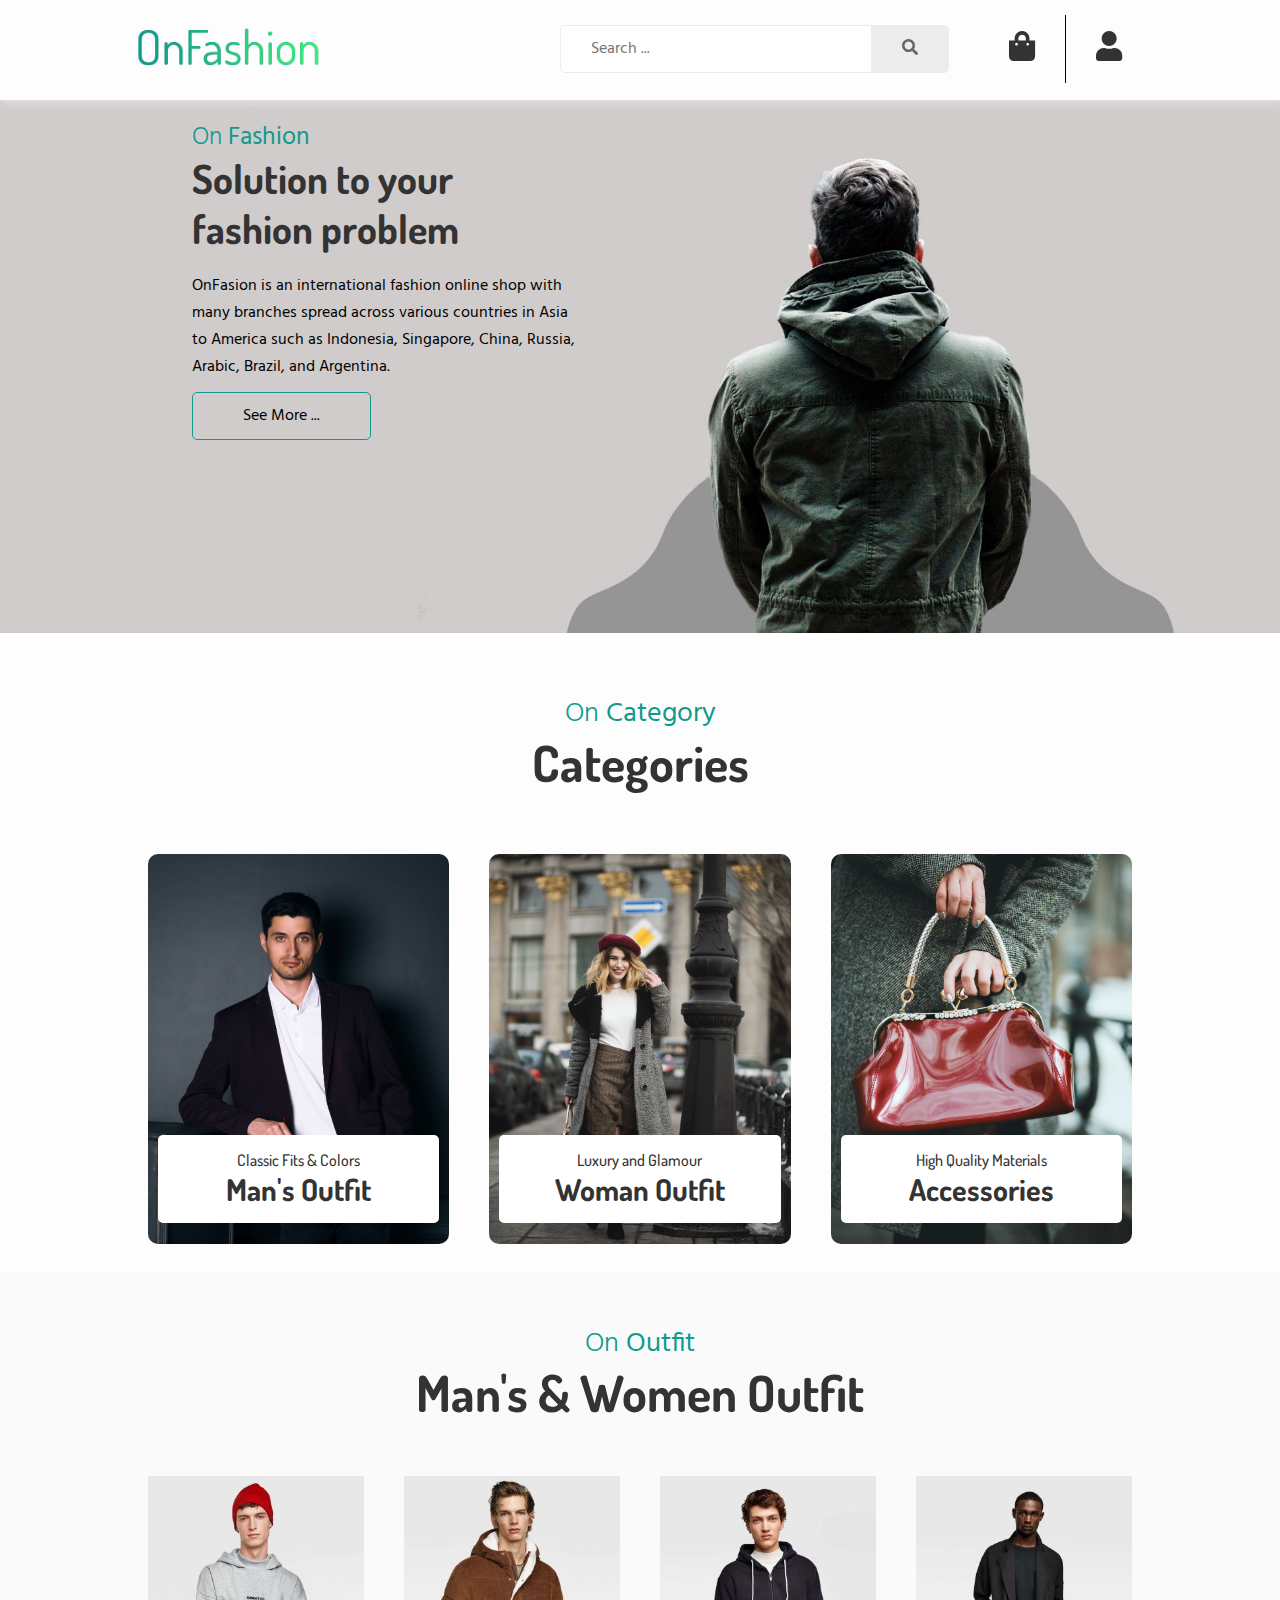
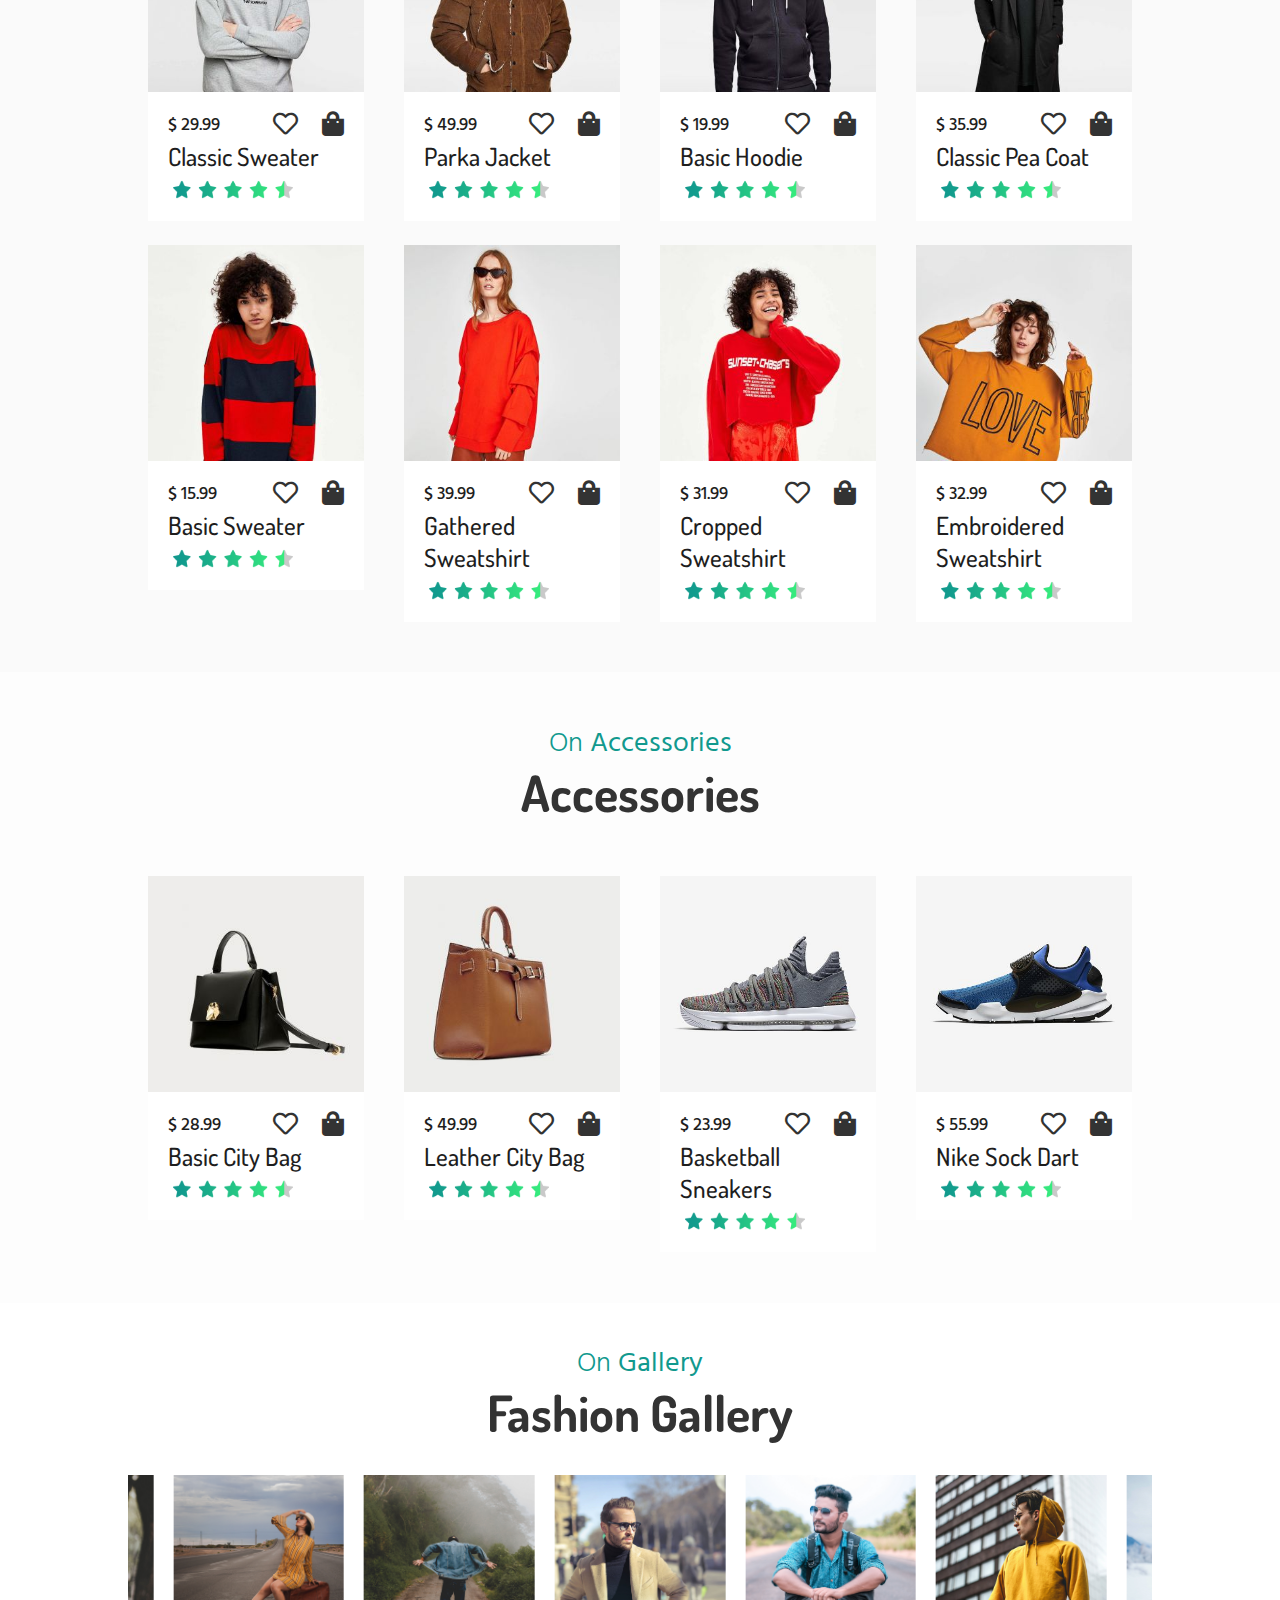
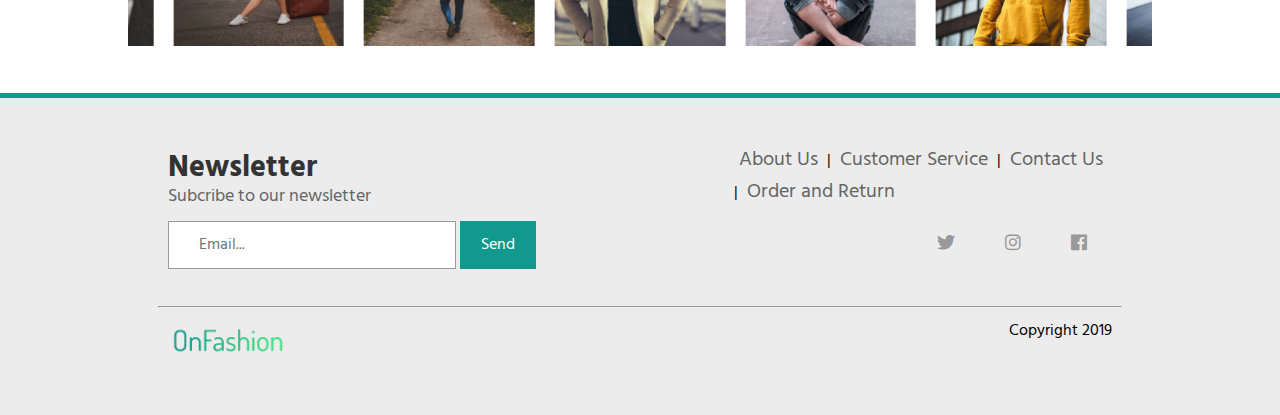
==== index.html @ 6c182f22 "First" ====
<!DOCTYPE html>
<html lang="en">
<head>
    <meta charset="UTF-8">
    <meta name="viewport" content="width=device-width, initial-scale=1.0">
    <meta http-equiv="X-UA-Compatible" content="ie=edge">
    <title>OnFashion</title>
    <link rel="preconnect" href="https://fonts.gstatic.com">
<link href="https://fonts.googleapis.com/css2?family=Dosis:wght@200;300;400;500;600;700;800&family=Hind:wght@300;400;500;600;700&display=swap" rel="stylesheet">
    <link rel="stylesheet" href="assets/css/style.css">
    <link rel="stylesheet" href="assets/css/grid.css">
    <link rel="stylesheet" href="assets/plugin web design/plugin web design/Icon/fontawesome-5.2.0/css/all.css">
    <link rel="stylesheet" href="assets/plugin web design/plugin web design/Sliders/flickity/flickity.css">
    <script src="assets/js/main.js"></script>
    <script src="assets/plugin web design/plugin web design/jquery-3.3.1/jquery-3.3.1.js"></script>
    <script src="assets/plugin web design/plugin web design/Sliders/flickity/flickity.pkgd.js"></script>
</head>
<body>
    <div class="wrapper">
        <section class="bg-header">
            <div class="wrap-center">
                <a href=""><img src="assets/plugin web design/punya adi/logo.png" alt=""></a>
                <nav>
                    <ul>
                        <li>
                            <div class="search">
                                <input type="text" placeholder="Search ...">
                                <button class="btn-search"><i class="fas fa-search"></i></button>
                            </div>
                        </li>
                        <li><a href="" class="pipe"><i class="fas fa-shopping-bag"></i></a></li>
                        <li><a href=""><i class="fas fa-user"></i></a></li>
                    </ul>
                </nav>
            </div>
        </section>
        <section class="bg-banner">
                <div class="banner">
                    <img src="assets/plugin web design/punya adi/mensoutfit.jpg" alt="">
                    <div class="text-banner">
                        <h3>On <strong>Fashion</strong></h3>
                        <h1>Solution to your fashion problem</h1>
                        <p>
                            OnFasion is an international fashion online shop with many branches spread across various countries in Asia to America such as Indonesia, Singapore, China, Russia, Arabic, Brazil, and Argentina.
                        </p>
                        <button class="btn-promo">See More ...</button>
                    </div>
                </div>
        </section>
        <section class="bg-category">
            <div class="wrap-center row">
                <div class="col-xl-12 col-lg-12 col-md-12 col-sm-12 col-xs-12">
                    <div class="judul">
                        <h3>On <strong>Category</strong></h3>
                        <h1>Categories</h1>
                    </div>
                </div>
                <div class="col-xl-4 col-lg-4 col-md-12 col-sm-12 col-xs-12">
                    <div class="kategori">
                        <img src="assets/plugin web design/punya adi/business-businessman-contemporary-532220.jpg" alt="">
                        <div class="text-kategori">
                            <h4>Classic Fits & Colors</h4>
                            <h1>Man's Outfit</h1>
                        </div>
                    </div>
                </div>
                <div class="col-xl-4 col-lg-4 col-md-12 col-sm-12 col-xs-12">
                    <div class="kategori">
                        <img src="assets/plugin web design/punya adi/adult-architecture-blond-hair-1381556.jpg" alt="">
                        <div class="text-kategori">
                            <h4>Luxury and Glamour</h4>
                            <h1>Woman Outfit</h1>
                        </div>
                    </div>
                </div>
                <div class="col-xl-4 col-lg-4 col-md-12 col-sm-12 col-xs-12">
                    <div class="kategori">
                        <img src="assets/plugin web design/punya adi/accessory-bag-holding-1381562.jpg" alt="">
                        <div class="text-kategori">
                            <h4>High Quality Materials</h4>
                            <h1>Accessories</h1>
                        </div>
                    </div>
                </div>
            </div>
        </section>
        <section class="bg-mens">
            <div class="wrap-center row">
                <div class="col-xl-12 col-lg-12 col-md-12 col-sm-12 col-xs-12">
                    <div class="judul">
                        <h3>On <strong>Outfit</strong></h3>
                        <h1>Man's & Women Outfit</h1>
                    </div>
                </div>
                <div class="col-xl-3 col-lg-3 col-md-12 col-sm-12 col-xs-12">
                    <a href="detail.html">
                        <div class="produk">
                            <img src="assets/plugin web design/Stiki/_0001_hooded_sweatshirt_with_text_1_1_3.jpg" alt="">
                            <div class="text-produk">
                                <div class="tombol">
                                    <i class="far fa-heart"></i>
                                    <i class="fas fa-shopping-bag"></i>
                                </div>
                                <h3>$ 29.99</h3>
                                <h2>Classic Sweater</h2>
                                <div class="star">
                                    <img src="assets/plugin web design/punya adi/star.png" alt="">
                                </div>
                            </div>
                        </div>
                    </a>
                </div>
                <div class="col-xl-3 col-lg-3 col-md-12 col-sm-12 col-xs-12">
                    <a href="detail.html">
                        <div class="produk">
                            <img src="assets/plugin web design/Stiki/_0011_hooded_corduroy_jacket_1.jpg" alt="">
                            <div class="text-produk">
                                <div class="tombol">
                                    <i class="far fa-heart"></i>
                                    <i class="fas fa-shopping-bag"></i>
                                </div>
                                <h3>$ 49.99</h3>
                                <h2>Parka Jacket</h2>
                                <div class="star">
                                    <img src="assets/plugin web design/punya adi/star.png" alt="">
                                </div>
                            </div>
                        </div>
                    </a>
                </div>
                <div class="col-xl-3 col-lg-3 col-md-12 col-sm-12 col-xs-12">
                    <a href="detail.html">
                        <div class="produk">
                            <img src="assets/plugin web design/Stiki/_0013_basic_hoodie_1.jpg" alt="">
                            <div class="text-produk">
                                <div class="tombol">
                                    <i class="far fa-heart"></i>
                                    <i class="fas fa-shopping-bag"></i>
                                </div>
                                <h3>$ 19.99</h3>
                                <h2>Basic Hoodie</h2>
                                <div class="star">
                                    <img src="assets/plugin web design/punya adi/star.png" alt="">
                                </div>
                            </div>
                        </div>
                    </a>
                </div>
                <div class="col-xl-3 col-lg-3 col-md-12 col-sm-12 col-xs-12">
                    <a href="detail.html">
                        <div class="produk">
                            <img src="assets/plugin web design/Stiki/_0014_flowing_seamed_coat_1.jpg" alt="">
                            <div class="text-produk">
                                <div class="tombol">
                                    <i class="far fa-heart"></i>
                                    <i class="fas fa-shopping-bag"></i>
                                </div>
                                <h3>$ 35.99</h3>
                                <h2>Classic Pea Coat</h2>
                                <div class="star">
                                    <img src="assets/plugin web design/punya adi/star.png" alt="">
                                </div>
                            </div>
                        </div>
                    </a>
                </div>
                <div class="col-xl-3 col-lg-3 col-md-12 col-sm-12 col-xs-12">
                    <a href="detail.html">
                        <div class="produk">
                            <img src="assets/plugin web design/Stiki/_0000_basic_sweatshirt_1.jpg" alt="">
                            <div class="text-produk">
                                <div class="tombol">
                                    <i class="far fa-heart"></i>
                                    <i class="fas fa-shopping-bag"></i>
                                </div>
                                <h3>$ 15.99</h3>
                                <h2>Basic Sweater</h2>
                                <div class="star">
                                    <img src="assets/plugin web design/punya adi/star.png" alt="">
                                </div>
                            </div>
                        </div>
                    </a>
                </div>
                <div class="col-xl-3 col-lg-3 col-md-12 col-sm-12 col-xs-12">
                    <a href="detail.html">
                        <div class="produk">
                            <img src="assets/plugin web design/Stiki/_0015_gathered_sweatshirt_1.jpg" alt="">
                            <div class="text-produk">
                                <div class="tombol">
                                    <i class="far fa-heart"></i>
                                    <i class="fas fa-shopping-bag"></i>
                                </div>
                                <h3>$ 39.99</h3>
                                <h2>Gathered Sweatshirt</h2>
                                <div class="star">
                                    <img src="assets/plugin web design/punya adi/star.png" alt="">
                                </div>
                            </div>
                        </div>
                    </a>
                </div>
                <div class="col-xl-3 col-lg-3 col-md-12 col-sm-12 col-xs-12">
                    <a href="detail.html">
                        <div class="produk">
                            <img src="assets/plugin web design/Stiki/_0018_cropped_sweatshirt_with_rips_1.jpg" alt="">
                            <div class="text-produk">
                                <div class="tombol">
                                    <i class="far fa-heart"></i>
                                    <i class="fas fa-shopping-bag"></i>
                                </div>
                                <h3>$ 31.99</h3>
                                <h2>Cropped Sweatshirt</h2>
                                <div class="star">
                                    <img src="assets/plugin web design/punya adi/star.png" alt="">
                                </div>
                            </div>
                        </div>
                    </a>
                </div>
                <div class="col-xl-3 col-lg-3 col-md-12 col-sm-12 col-xs-12">
                    <a href="detail.html">
                        <div class="produk">
                            <img src="assets/plugin web design/Stiki/_0021_contrasting_embroidered_sweatshirt_1.jpg" alt="">
                            <div class="text-produk">
                                <div class="tombol">
                                    <i class="far fa-heart"></i>
                                    <i class="fas fa-shopping-bag"></i>
                                </div>
                                <h3>$ 32.99</h3>
                                <h2>Embroidered Sweatshirt</h2>
                                <div class="star">
                                    <img src="assets/plugin web design/punya adi/star.png" alt="">
                                </div>
                            </div>
                        </div>
                    </a>
                </div>
            </div>
        </section>
        <section class="bg-acc">
            <div class="wrap-center row">
                <div class="col-xl-12 col-lg-12 col-md-12 col-sm-12 col-xs-12">
                    <div class="judul">
                        <h3>On <strong>Accessories</strong></h3>
                        <h1>Accessories</h1>
                    </div>
                </div>
                <div class="col-xl-3 col-lg-3 col-md-12 col-sm-12 col-xs-12">
                    <div class="produk">
                        <img src="assets/plugin web design/Stiki/city_bag_with_metal_clasp_fastening_2_1.jpg" alt="">
                        <div class="text-produk">
                            <div class="tombol">
                                <i class="far fa-heart"></i>
                                <i class="fas fa-shopping-bag"></i>
                            </div>
                            <h3>$ 28.99</h3>
                            <h2>Basic City Bag</h2>
                            <div class="star">
                                <img src="assets/plugin web design/punya adi/star.png" alt="">
                            </div>
                        </div>
                    </div>
                </div>
                <div class="col-xl-3 col-lg-3 col-md-12 col-sm-12 col-xs-12">
                    <div class="produk">
                        <img src="assets/plugin web design/Stiki/leather_city_bag_with_knotted_detail_2.jpg" alt="">
                        <div class="text-produk">
                            <div class="tombol">
                                <i class="far fa-heart"></i>
                                <i class="fas fa-shopping-bag"></i>
                            </div>
                            <h3>$ 49.99</h3>
                            <h2>Leather City Bag</h2>
                            <div class="star">
                                <img src="assets/plugin web design/punya adi/star.png" alt="">
                            </div>
                        </div>
                    </div>
                </div>
                <div class="col-xl-3 col-lg-3 col-md-12 col-sm-12 col-xs-12">
                    <div class="produk">
                        <img src="assets/plugin web design/Stiki/1.jpg" alt="">
                        <div class="text-produk">
                            <div class="tombol">
                                <i class="far fa-heart"></i>
                                <i class="fas fa-shopping-bag"></i>
                            </div>
                            <h3>$ 23.99</h3>
                            <h2>Basketball Sneakers</h2>
                            <div class="star">
                                <img src="assets/plugin web design/punya adi/star.png" alt="">
                            </div>
                        </div>
                    </div>
                </div>
                <div class="col-xl-3 col-lg-3 col-md-12 col-sm-12 col-xs-12">
                    <div class="produk">
                        <img src="assets/plugin web design/Stiki/7-1.jpg" alt="">
                        <div class="text-produk">
                            <div class="tombol">
                                <i class="far fa-heart"></i>
                                <i class="fas fa-shopping-bag"></i>
                            </div>
                            <h3>$ 55.99</h3>
                            <h2>Nike Sock Dart</h2>
                            <div class="star">
                                <img src="assets/plugin web design/punya adi/star.png" alt="">
                            </div>
                        </div>
                    </div>
                </div>
            </div>
        </section>
        <section class="bg-gallery">
            <div class="wrap-center">
                <div class="judul">
                    <h3>On <strong>Gallery</strong></h3>
                    <h1>Fashion Gallery</h1>
                </div>
                <div class="carousel" data-flickity='{"autoPlay": true, "wrapAround": true, "pageDots": false, "prevNextButtons":false}'>
                    <div class="carousel-cell">
                        <img src="assets/plugin web design/Stiki/pexels-photo-837140.jpeg" alt="">
                    </div>
                    <div class="carousel-cell">
                        <img src="assets/plugin web design/Stiki/boy-casual-eyewear-1315741.jpg" alt="">
                    </div>
                    <div class="carousel-cell">
                        <img src="assets/plugin web design/Stiki/blur-boy-depth-of-field-1183266.jpg" alt="">
                    </div>
                    <div class="carousel-cell">
                        <img src="assets/plugin web design/Stiki/blue-mountains-blurred-background-cap-713070.jpg" alt="">
                    </div>
                    <div class="carousel-cell">
                        <img src="assets/plugin web design/Stiki/attractive-beautiful-beauty-1735671.jpg" alt="">
                    </div>
                    <div class="carousel-cell">
                        <img src="assets/plugin web design/Stiki/back-view-backlit-city-847483.jpg" alt="">
                    </div>
                    <div class="carousel-cell">
                        <img src="assets/plugin web design/Stiki/afternoon-alley-bag-928000.jpg" alt="">
                    </div>
                    <div class="carousel-cell">
                        <img src="assets/plugin web design/Stiki/adult-casual-close-up-1867029.jpg" alt="">
                    </div>
                    <div class="carousel-cell">
                        <img src="assets/plugin web design/Stiki/adult-asphalt-bag-1642552.jpg" alt="">
                    </div>
                    <div class="carousel-cell">
                        <img src="assets/plugin web design/Stiki/adult-adventure-denim-862517.jpg" alt="">
                    </div>
                </div>
            </div>
        </section>
        <section class="bg-footer">
            <div class="wrap-center row">
                <div class="col-xl-6 col-lg-6 col-md-12 col-sm-12 col-xs-12">
                    <div class="news-footer">
                        <h2>Newsletter</h2>
                        <p>Subcribe to our newsletter</p>
                        <input type="text" placeholder="Email...">
                        <button class="btn-news">Send</button>
                    </div>
                </div>
                <div class="col-xl-6 col-lg-6 col-md-12 col-sm-12 col-xs-12">
                    <div class="link">
                        <p><a href="">About Us</a> | <a href="">Customer Service</a> | <a href="">Contact Us</a> | <a href="">Order and Return</a></p>
                        <p class="icon"><i class="fab fa-facebook"></i><i class="fab fa-instagram"></i><i class="fab fa-twitter"></i></p>
                    </div>
                </div>
                <div class="col-xl-12 col-lg-12 col-md-12 col-sm-12 col-xs-12">
                    <hr>
                    <div class="footer-bawah">
                        <img src="assets/plugin web design/punya adi/logo.png" alt="">
                        <p>Copyright 2019</p>
                    </div>
                </div>
            </div>
        </section>
    </div>
</body>
</html>
---- assets/css/style.css ----
* {
    padding: 0px;
    margin: 0px;
    font-family: 'Hind', sans-serif;
}

a {
    text-decoration: none;
}

.wrapper{
    width: 100%;
    max-width: 1920px;
    margin: auto;
}

.wrap-center{
    width: 80%;
    margin: auto;
}

.bg-header{
    background-color: #fdfdfd;
    box-shadow: 1px 1px 10px #ececec;
    margin: 0px;
    height: 100px;
    position: fixed;
    width: 100%;
    z-index: 5;
}

.bg-header img{
    max-height: 80px;
    padding: 10px 0px;
    float: left;
}

nav ul{
    float: right;
    padding: 0px 0px;
}

nav ul li{
    float: left;
    list-style: none;
}

nav ul li a{
    outline: none;
    color: #333;
    font-size: 30px;
    padding: 10px 30px;
    display: inline-block;
    margin-top: 15px;
    transition: .5s;
}

nav ul li a:hover{
    color: #11998e;
}

.pipe{
    border-right: 1px solid #000;
}

.search{
    display: inline-block;
    margin-right: 30px;
    margin-top: 25px;
}

.search input{
    padding: 10px 30px;
    outline: none;
    font-size: 16px;
    width: 250px;
    border-radius: 5px 0px 0px 5px;
    border: 1px solid #ececec;
}

.search button{
    display: inline-block;
    padding: 10px 30px;
    margin-left: -5px;
    font-size: 16px;
    outline: none;
    border-radius: 0px 5px 5px 0px;
    background-color: #ececec;
    border: 1px solid #ececec;
    cursor: pointer;
    color: #666;
}

.search button:hover{
    color: #11998e;
    transition: .5s;
}

.bg-banner{
    clear: both;
}

.banner{
    position: relative;
    margin: auto;
    padding-top: 100px;
}

.banner img{
    width: 100%;
}

.text-banner{
    position: absolute;
    width: 30%;
    left: 15%;
    bottom: 30%;
}

.text-banner h3{
    font-weight: 300;
    font-size: 25px;
    color: #11998e;
}

.text-banner h1{
    font-size: 40px;
    font-family: 'Dosis', sans-serif;
    color: #333;
    margin: -5px 0px 20px;
}

.text-banner p{
    line-height: 1.7;
    font-size: 16px;
}

.text-banner button{
    padding: 10px 50px;
    margin: 10px 0px;
    background-color: transparent;
    border: #11998e 1px solid;
    font-size: 16px;
    transition: .7s;
    border-radius: 5px;
    cursor: pointer;
}

.text-banner button:hover{
    background-color: #11998e;
    color: white;
}

.bg-category{
    padding-top: 3%;
    background-color: #fdfdfd;
}

.judul{
    text-align: center;
    margin-bottom: 30px;
}

.judul h3{
    font-weight: 300;
    font-size: 28px;
    color: #11998e;
}

.judul h1{
    font-size: 50px;
    font-family: 'Dosis', sans-serif;
    color: #333;
    margin-top: -5px;
}

.kategori{
    margin: 10px;
    position: relative;
}

.kategori img{
    width: 100%;
    border-radius: 10px;
}

.text-kategori{
    position: absolute;
    bottom: 30px;
    right: 10px;
    left: 10px;
    text-align: center;
    background-color: white;
    padding: 15px;
    border-radius: 5px;
    cursor: pointer;
    color: #333;
    transition: .5s;
}

.text-kategori:hover{
    background-color: #999;
    color: white;
    left: 0px;
    right: 0px;
    bottom: 60px;
}

.text-kategori h4{
    font-weight: 500;
    font-size: 16px;
    font-family: 'Dosis', sans-serif;
}

.text-kategori h1{
    font-size: 30px;
    font-family: 'Dosis', sans-serif;
}

.bg-mens{
    padding: 3% 0px;
    background-color: #fafafa;
}

.produk{
    margin: 1% 10px;
    background-color: white;
}

.produk img{
    width: 100%;
}

.tombol{
    position: absolute;
    right: 0px;
    top: 0px;
    padding-right: 10px;
}

.tombol i{
    font-size: 25px;
    padding: 10px 10px;
    color: #333;
    cursor: pointer;
    transition: .7s;
}

.tombol i:hover{
    color: #11998e;
}

.text-produk{
    margin: 0px;
    padding: 10px 20px;
    position: relative;
}

.text-produk h3{
    font-weight: 500;
    font-size: 18px;
    color: #1e1e1e;
}

.text-produk h2{
    font-weight: 500;
    font-family: 'Dosis', sans-serif;
    font-size: 25px;
    padding: 0px 0px 5px;
    color: #1e1e1e;
}

.star{
    width: 130px;
}

.star img{
    width: 100%;
}

.bg-acc{
    padding: 3% 0px;
    background-color: #fdfdfd;
}

.bg-gallery{
    padding: 3% 0px;
}

.carousel{
    margin-top: 3%;
}

.carousel-cell{
    width: 16.66%;
    margin: 0px 10px;
}

.carousel-cell img{
    width: 100%;
}

.bg-footer{
    border-top: 5px solid #11998e;
    background-color: #ececec;
    padding: 2%;
}

.news-footer{
    padding: 10px;
}

.news-footer h2{
    font-size: 30px;
    color: #333;
    margin-bottom: -10px;
}

.news-footer p{
    font-size: 18px;
    color: #666;
    margin-bottom: 10px;
}

.news-footer input{
    outline: none;
    border: 1px solid #999;
    padding: 10px 30px;
    width: 50%;
    font-size: 16px;
}

.news-footer button{
    background-color: #11998e;
    padding: 10px 20px;
    font-size: 16px;
    border: 1px solid #11998e;
    color: white;
    transition: .5s;
}

.news-footer button:hover{
    background-color: transparent;
    color: #333;
}

.link{
    float: right;
    padding: 10px;
    width: 80%;
}

.link p a{
    color: #333;
    text-decoration: none;
    font-size: 20px;
    padding: 5px;
    color: #666;
}

.link p i{
    float: right;
    padding: 25px;
    font-size: 18px;
    color: #999;
}

.link p i:hover{
    color: #666;
}

.link p a:hover{
    color: #333;
}

.footer-bawah p{
    float: right;
    padding: 10px;
}

.footer-bawah img{
    padding: 10px;
    width: 120px;
}

.bg-detail{
    padding: 120px 0px 10px;
    background-color: #fdfdfd;
}

.bg-detail .carousel{
    margin: 20px 0px;
}

.bg-detail .carousel .carousel-cell{
    width: 60%;
}

.bg-detail .carousel .carousel-cell img{
    width: 100%;
}

.harga{
    padding: 0px;
}

.harga h1{
    font-size: 50px;
    font-family: 'Dosis', sans-serif;
    color: #666;
}

.star-harga{
    width: 150px;
    padding: 5px 0px 5px;
}

.star-harga img{
    width: 100%;
}

.harga h3{
    font-size: 30px;
    color: #333;
    font-family: 'Dosis', sans-serif;
    padding: 10px 0px;
}

.deskripsi{
    color: #333;
    font-size: 18px;
    line-height: 1.7;
    padding-top: 20px;
}

.bg-recom{
    padding: 3% 0px;
    background-color: #fafafa;
}

.bg-review{
    padding: 3% 0px;
    background-color: #fcfcfc;
}

.review{
    padding: 20px 10px;
    background-color: #fff;
    box-shadow: 2px 2px 10px #ececec;
}

.review img{
    border-radius: 100%;
    width: 50%;
}
---- assets/css/grid.css ----
.row{
    grid-template-columns: repeat(12, 1fr);
    display: grid;
}

[class*='col-']{
    padding: 10px;
}

@media (max-width:576px){
    .col-xs-1{grid-column: 1 span}
    .col-xs-2{grid-column: 2 span}
    .col-xs-3{grid-column: 3 span}
    .col-xs-4{grid-column: 4 span}
    .col-xs-5{grid-column: 5 span}
    .col-xs-6{grid-column: 6 span}
    .col-xs-7{grid-column: 7 span}
    .col-xs-8{grid-column: 8 span}
    .col-xs-9{grid-column: 9 span}
    .col-xs-10{grid-column: 10 span}
    .col-xs-11{grid-column: 11 span}
    .col-xs-12{grid-column: 12 span}
}

@media (min-width:576px){
    .col-sm-2{grid-column: 2 span}
    .col-sm-1{grid-column: 1 span}
    .col-sm-3{grid-column: 3 span}
    .col-sm-4{grid-column: 4 span}
    .col-sm-5{grid-column: 5 span}
    .col-sm-6{grid-column: 6 span}
    .col-sm-7{grid-column: 7 span}
    .col-sm-8{grid-column: 8 span}
    .col-sm-9{grid-column: 9 span}
    .col-sm-10{grid-column: 10 span}
    .col-sm-11{grid-column: 11 span}
    .col-sm-12{grid-column: 12 span}
}

@media (min-width:768px){
    .col-md-1{grid-column: 1 span}
    .col-md-2{grid-column: 2 span}
    .col-md-3{grid-column: 3 span}
    .col-md-4{grid-column: 4 span}
    .col-md-5{grid-column: 5 span}
    .col-md-6{grid-column: 6 span}
    .col-md-7{grid-column: 7 span}
    .col-md-8{grid-column: 8 span}
    .col-md-9{grid-column: 9 span}
    .col-md-10{grid-column: 10 span}
    .col-md-11{grid-column: 11 span}
    .col-md-12{grid-column: 12 span}
}

@media (min-width:992px){
    .col-lg-1{grid-column: 1 span}
    .col-lg-2{grid-column: 2 span}
    .col-lg-3{grid-column: 3 span}
    .col-lg-4{grid-column: 4 span}
    .col-lg-5{grid-column: 5 span}
    .col-lg-6{grid-column: 6 span}
    .col-lg-7{grid-column: 7 span}
    .col-lg-8{grid-column: 8 span}
    .col-lg-9{grid-column: 9 span}
    .col-lg-10{grid-column: 10 span}
    .col-lg-11{grid-column: 11 span}
    .col-lg-12{grid-column: 12 span}
}

@media (min-width:1200px){
    .col-xl-1{grid-column: 1 span}
    .col-xl-2{grid-column: 2 span}
    .col-xl-3{grid-column: 3 span}
    .col-xl-4{grid-column: 4 span}
    .col-xl-5{grid-column: 5 span}
    .col-xl-6{grid-column: 6 span}
    .col-xl-7{grid-column: 7 span}
    .col-xl-8{grid-column: 8 span}
    .col-xl-9{grid-column: 9 span}
    .col-xl-10{grid-column: 10 span}
    .col-xl-11{grid-column: 11 span}
    .col-xl-12{grid-column: 12 span}
}
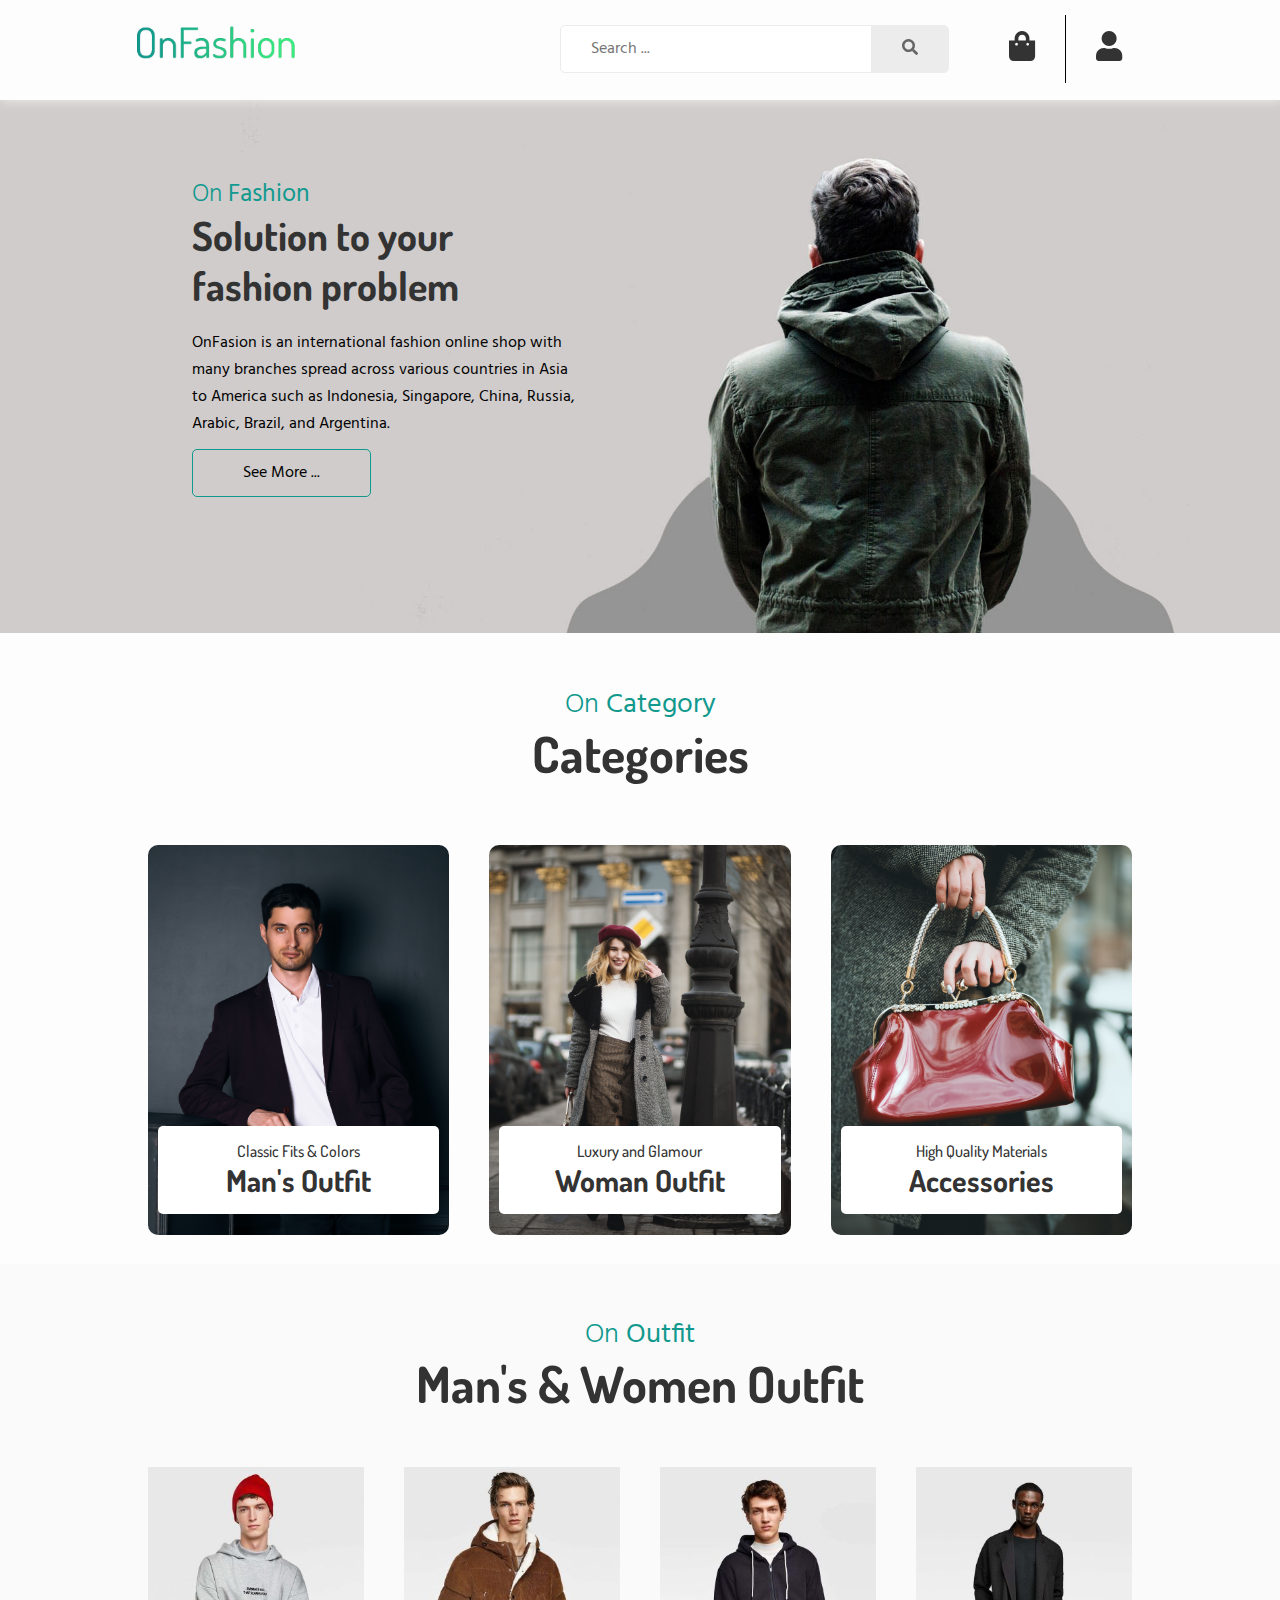
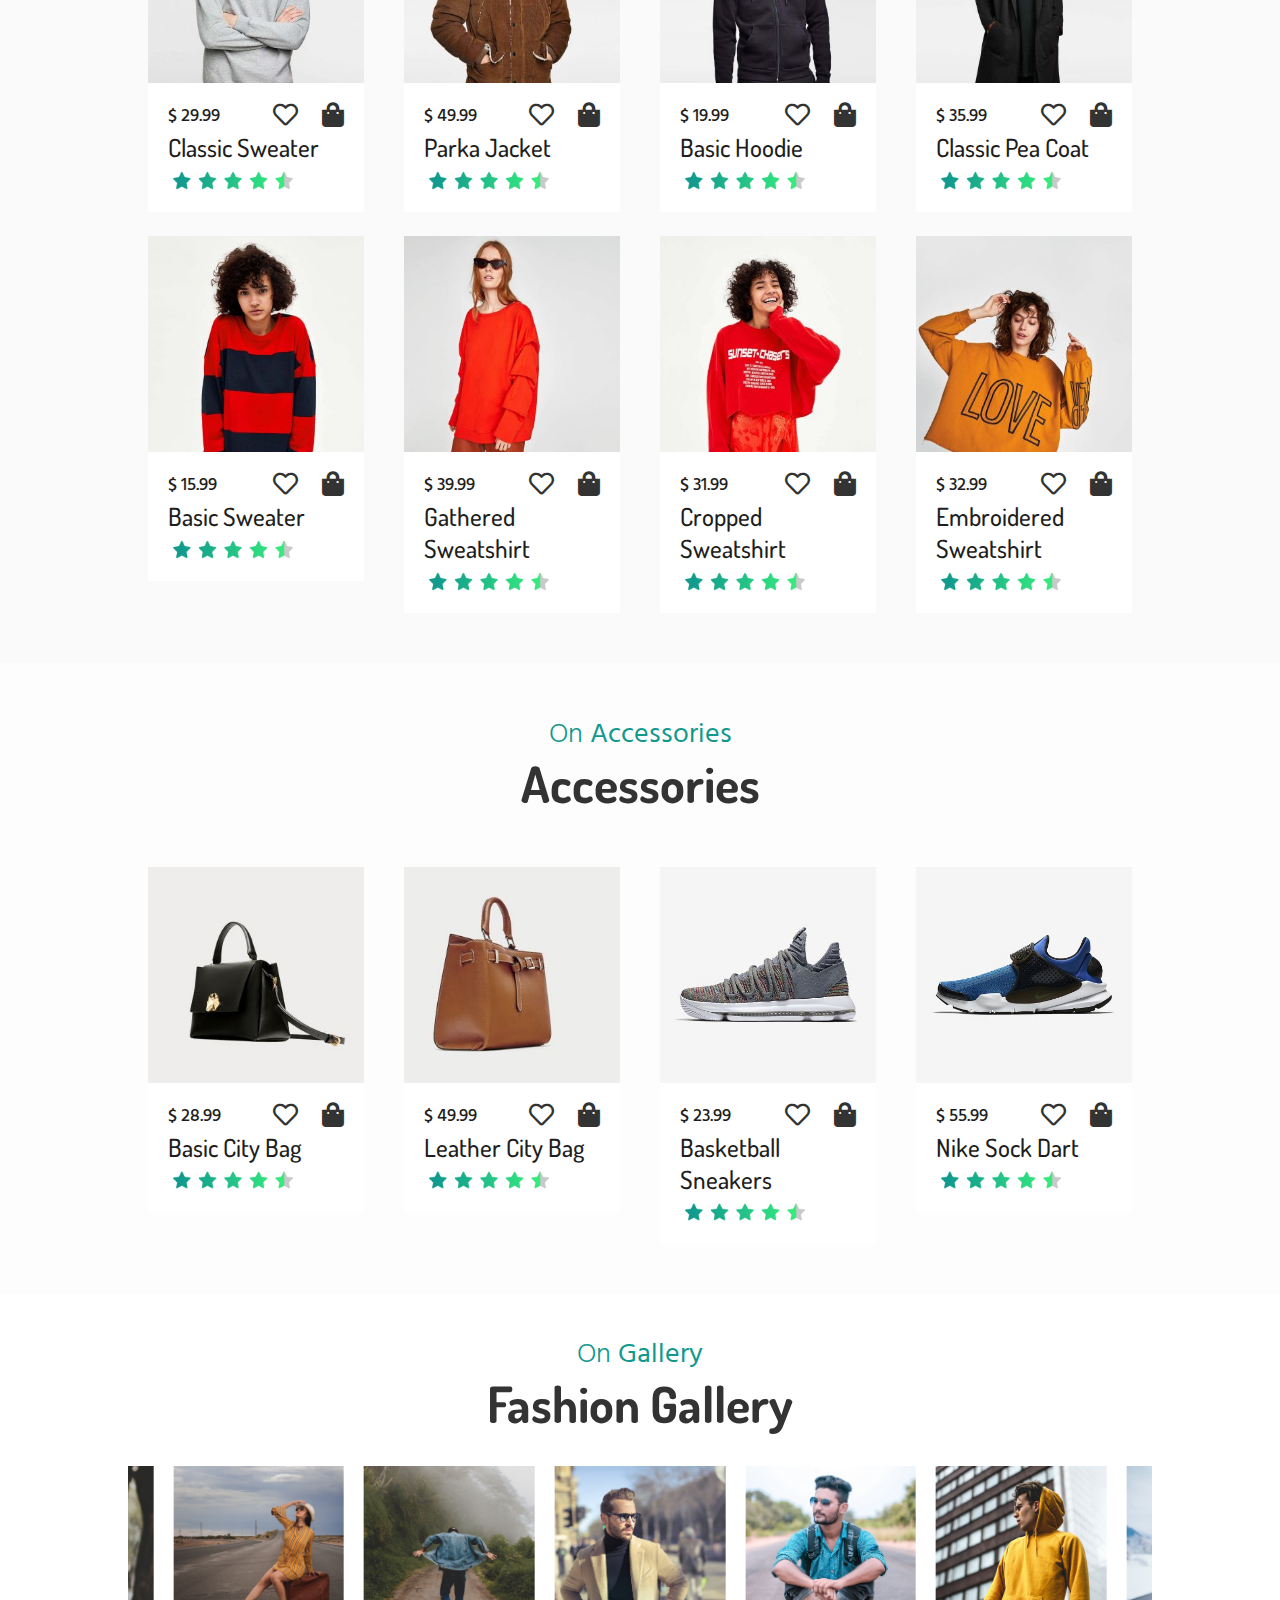
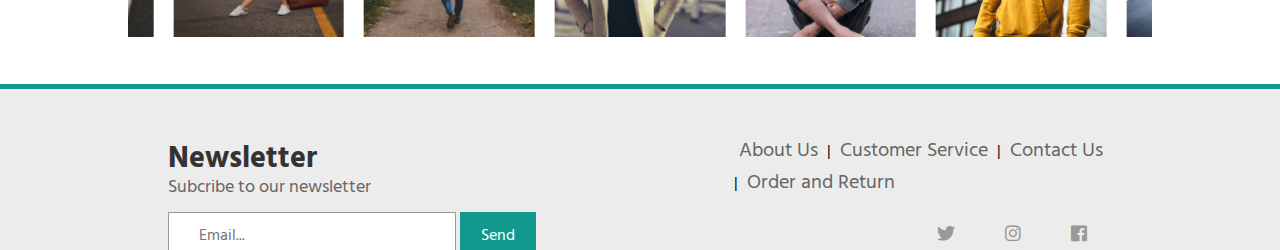
==== commit ed3b2403: "Third" ====
--- a/index.html
+++ b/index.html
@@ -14,14 +14,40 @@
     <script src="assets/js/main.js"></script>
     <script src="assets/plugin web design/plugin web design/jquery-3.3.1/jquery-3.3.1.js"></script>
     <script src="assets/plugin web design/plugin web design/Sliders/flickity/flickity.pkgd.js"></script>
+    <script>
+        function openBar(){
+            document.getElementById("bar").style.width = "100vw";
+        }
+
+        function closeBar(){
+            document.getElementById("bar").style.width = "0";
+        }
+    </script>
 </head>
 <body>
     <div class="wrapper">
+        <div class="slide-menu" id="bar">
+            <div class="close-menu" onclick="closeBar()">
+                <i class="fas fa-times"></i>
+            </div>
+            <ul>
+                <li><a href=""><i class="fas fa-shopping-bag"></i> Basket</a></li>
+                <li><a href=""><i class="fas fa-user"></i> User Config</a></li>
+                <li>
+                    <div class="tambahan">
+                        <div class="search">
+                            <input type="text" placeholder="Search ...">
+                            <button class="btn-search"><i class="fas fa-search"></i></button>
+                        </div>
+                    </div>
+                </li>
+            </ul>
+        </div>
         <section class="bg-header">
             <div class="wrap-center">
                 <a href=""><img src="assets/plugin web design/punya adi/logo.png" alt=""></a>
                 <nav>
-                    <ul>
+                    <ul class="menu">
                         <li>
                             <div class="search">
                                 <input type="text" placeholder="Search ...">
@@ -31,12 +57,16 @@
                         <li><a href="" class="pipe"><i class="fas fa-shopping-bag"></i></a></li>
                         <li><a href=""><i class="fas fa-user"></i></a></li>
                     </ul>
+                    <ul class="menu-phone" onclick="openBar()">
+                        <li><i class="fas fa-bars"></i></li>
+                    </ul>
                 </nav>
             </div>
         </section>
         <section class="bg-banner">
                 <div class="banner">
-                    <img src="assets/plugin web design/punya adi/mensoutfit.jpg" alt="">
+                    <img src="assets/plugin web design/punya adi/mensoutfit.jpg" alt="" class="img-desktop">
+                    <img src="assets/plugin web design/punya adi/backphone2.jpg" alt="" class="img-phone">
                     <div class="text-banner">
                         <h3>On <strong>Fashion</strong></h3>
                         <h1>Solution to your fashion problem</h1>
--- a/assets/css/style.css
+++ b/assets/css/style.css
@@ -30,7 +30,7 @@
 }
 
 .bg-header img{
-    max-height: 80px;
+    max-height: 70px;
     padding: 10px 0px;
     float: left;
 }
@@ -114,7 +114,7 @@
     position: absolute;
     width: 30%;
     left: 15%;
-    bottom: 30%;
+    bottom: 20%;
 }
 
 .text-banner h3{
@@ -452,4 +452,149 @@
 .review img{
     border-radius: 100%;
     width: 50%;
+}
+
+/* Tambahan */
+.slide-menu {
+    position: fixed;
+    /* right: 0; */
+    left: 0;
+    top: 0;
+    bottom: 0;
+    background-color: #666;
+    z-index: 10;
+    display: flex;
+    justify-content: center;
+    align-items: center;
+    overflow: hidden;
+    width: 0;
+    transition: .5s;
+}
+
+.slide-menu ul {
+    list-style: none;
+}
+
+.slide-menu .search {
+    margin: 0;
+    margin-top: 20px;
+}
+
+.slide-menu .tambahan {
+    display: flex;
+    justify-content: center;
+    align-items: center;
+}
+
+.slide-menu .search input {
+    width: 150px;
+}
+
+.slide-menu ul li a {
+    display: block;
+    text-align: center;
+    color: white;
+    font-size: 30px;
+    padding: 30px 0;
+}
+
+.close-menu {
+    position: absolute;
+    right: 0;
+    top: 0;
+    font-size: 30px;
+    color: #ffffff;
+    padding: 10px 20px;
+}
+
+.menu-phone li {
+    outline: none;
+    color: #333;
+    font-size: 30px;
+    padding: 10px 10px;
+    display: inline-block;
+    margin-top: 15px;
+    transition: .5s;
+}
+
+@media(max-width: 1200px){
+    .text-banner p {
+        display: none;
+    }
+}
+
+@media(max-width: 768px){
+    .img-desktop {
+        display: none;
+    }
+
+    .img-phone {
+        display: block;
+    }
+
+    .text-banner {
+        display: none;
+    }
+
+    .carousel-cell {
+        width: 50%;
+    }
+
+    .menu {
+        display: none;
+    }
+
+    .menu-phone {
+        display: block;
+    }
+
+    nav ul li a{
+        outline: none;
+        color: #333;
+        font-size: 30px;
+        padding: 10px 10px;
+        display: inline-block;
+        margin-top: 15px;
+        transition: .5s;
+    }
+
+    /* .slide-menu {
+        display: ;
+    } */
+}
+
+@media(min-width: 769px){
+    .img-desktop {
+        display: block;
+    }
+
+    .img-phone {
+        display: none;
+    }
+
+    .text-banner {
+        display: block;
+    }
+
+    .carousel-cell {
+        width: 16.66%;
+    }
+
+    .menu {
+        display: block;
+    }
+
+    .menu-phone {
+        display: none;
+    }
+
+    nav ul li a{
+        outline: none;
+        color: #333;
+        font-size: 30px;
+        padding: 10px 30px;
+        display: inline-block;
+        margin-top: 15px;
+        transition: .5s;
+    }
 }